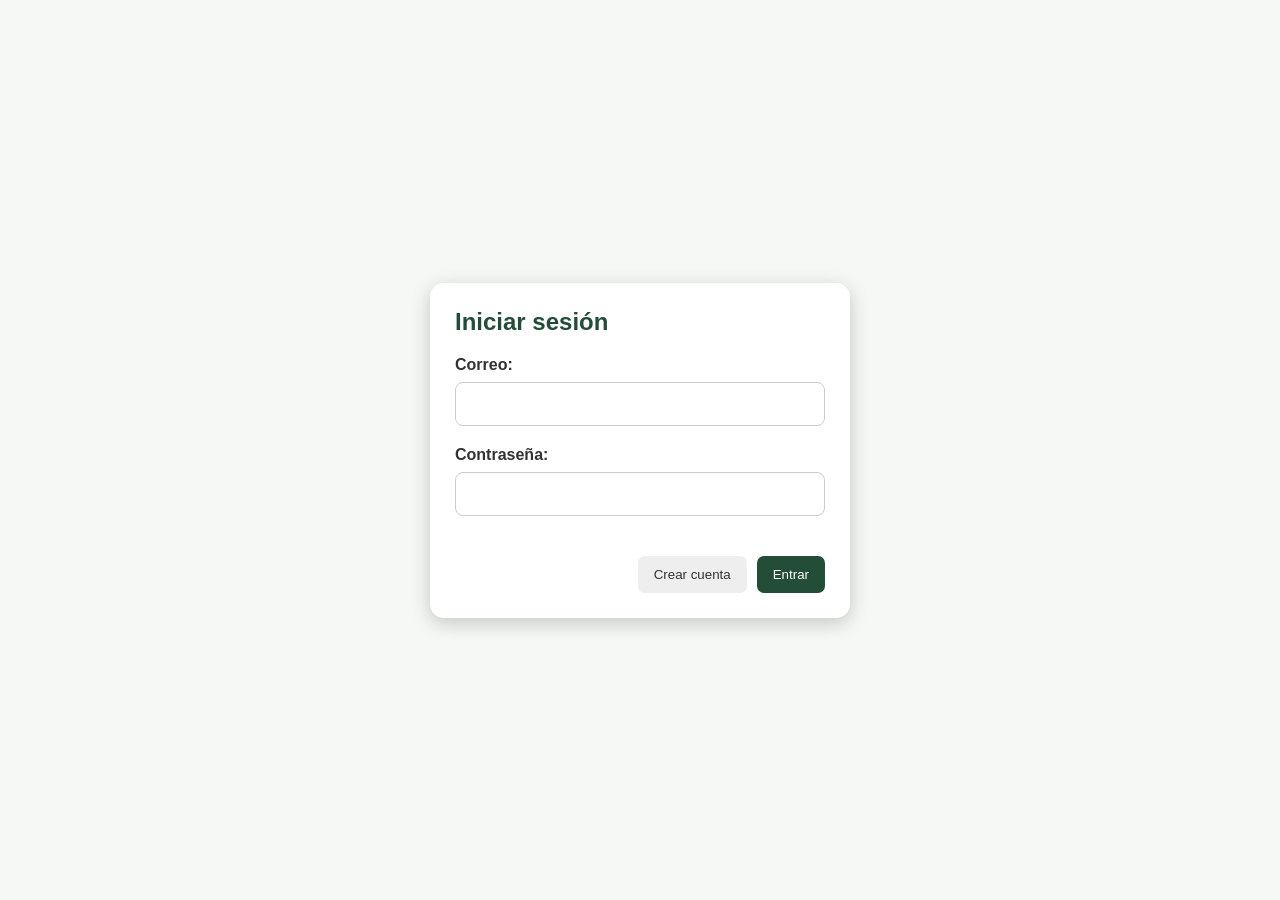
==== login.html @ 444dbab7 "Conecta login, calendario y Home con RiegoBackend - api.js: cliente compartido (token Bearer, errore" ====
<!DOCTYPE html>
<html lang="es">
<head>
    <meta charset="UTF-8">
    <meta name="viewport" content="width=device-width, initial-scale=1.0">

    <title>Iniciar sesión</title>

    <link rel="stylesheet" href="styles.css">

    <style>
        .pantalla-login {
            min-height: 100vh;
            display: flex;
            justify-content: center;
            align-items: center;
            padding: 16px;
        }

        .modal-contenido .oculto {
            display: none;
        }
    </style>
</head>

<body>

    <div class="pantalla-login">

        <form id="formLogin" class="modal-contenido">

            <div class="modal-encabezado">
                <h2 id="tituloLogin">Iniciar sesión</h2>
            </div>

            <div id="campoNombre" class="oculto">
                <label for="nombre">Nombre:</label>
                <input type="text" id="nombre" maxlength="100">
            </div>

            <label for="email">Correo:</label>
            <input type="email" id="email" required maxlength="150">

            <label for="password">Contraseña:</label>
            <input type="password" id="password" required>

            <p id="mensajeLogin"></p>

            <div class="modal-botones">

                <button id="cambiarModo" class="btn-cancelar" type="button">
                    Crear cuenta
                </button>

                <button id="enviarLogin" class="btn-guardar" type="submit">
                    Entrar
                </button>

            </div>

        </form>

    </div>


    <script src="api.js"></script>

    <script>

        const formLogin = document.getElementById("formLogin");
        const campoNombre = document.getElementById("campoNombre");
        const nombre = document.getElementById("nombre");
        const email = document.getElementById("email");
        const password = document.getElementById("password");
        const mensajeLogin = document.getElementById("mensajeLogin");
        const cambiarModo = document.getElementById("cambiarModo");

        let registrando = false;


        // ALTERNAR ENTRE INICIAR SESION Y CREAR CUENTA

        cambiarModo.addEventListener("click", function() {

            registrando = !registrando;

            campoNombre.classList.toggle("oculto", !registrando);
            nombre.required = registrando;

            document.getElementById("tituloLogin").textContent =
                registrando ? "Crear cuenta" : "Iniciar sesión";

            document.getElementById("enviarLogin").textContent =
                registrando ? "Registrarme" : "Entrar";

            cambiarModo.textContent =
                registrando ? "Ya tengo cuenta" : "Crear cuenta";

            mensajeLogin.textContent = "";

        });


        // ENVIAR FORMULARIO

        formLogin.addEventListener("submit", async function(evento) {

            evento.preventDefault();

            mensajeLogin.textContent = "";

            try {

                if (registrando) {

                    await api("/auth/register", {
                        method: "POST",
                        body: {
                            name: nombre.value,
                            email: email.value,
                            password: password.value
                        }
                    });

                }

                // El login de FastAPI usa formulario y llama "username" al correo.

                const sesion = await api("/auth/login", {
                    method: "POST",
                    form: {
                        username: email.value,
                        password: password.value
                    }
                });

                localStorage.setItem("token", sesion.access_token);

                location.href = "Home/home.html";

            } catch (error) {

                mensajeLogin.textContent = error.message;

            }

        });

    </script>

</body>
</html>
---- styles.css ----
/* =====================================
   CONFIGURACION GENERAL
===================================== */

* {
    margin: 0;
    padding: 0;
    box-sizing: border-box;
}

body {
    font-family: Arial, sans-serif;
    background-color: #f5f8f4;
    color: #333;
}


/* =====================================
   CONTENEDOR PRINCIPAL
===================================== */

.contenedor {
    display: flex;
    min-height: 100vh;
}


/* =====================================
   MENU LATERAL
===================================== */

.menu-lateral {
    width: 230px;
    background-color: #244d38;
    color: white;
    padding: 25px 15px;
    flex-shrink: 0;
}

.menu-lateral h2 {
    text-align: center;
    margin-bottom: 40px;
}

.menu-lateral nav {
    display: flex;
    flex-direction: column;
    gap: 12px;
}

.menu-lateral a {
    text-decoration: none;
    color: white;
    padding: 14px;
    border-radius: 8px;
    transition: 0.3s;
}

.menu-lateral a:hover,
.menu-lateral a.activo {
    background-color: #3d7553;
}


/* =====================================
   CONTENIDO PRINCIPAL
===================================== */

.contenido {
    flex: 1;
    padding: 30px;
    min-width: 0;
}


/* =====================================
   ENCABEZADO
===================================== */

.encabezado {
    display: flex;
    justify-content: space-between;
    align-items: center;
    margin-bottom: 35px;
}

.encabezado h1 {
    color: #244d38;
    font-size: 28px;
}

.perfil {
    width: 45px;
    height: 45px;
    background-color: #dcebdd;
    border-radius: 50%;
    display: flex;
    justify-content: center;
    align-items: center;
    font-size: 22px;
}


/* =====================================
   SECCION DEL CALENDARIO
===================================== */

.contenido-calendario {
    display: grid;
    grid-template-columns: 2fr 1fr;
    gap: 25px;
}

.calendario,
.proximos-riegos {
    background-color: white;
    padding: 25px;
    border-radius: 12px;
    box-shadow: 0 2px 10px rgba(0,0,0,0.08);
    min-height: 300px;
}

.calendario h2,
.proximos-riegos h2 {
    color: #244d38;
    margin-bottom: 20px;
}


/* =====================================
   ENCABEZADO DEL CALENDARIO
===================================== */

.calendario-encabezado {
    display: flex;
    justify-content: space-between;
    align-items: center;
    margin-bottom: 25px;
    flex-wrap: wrap;
    gap: 15px;
}

.calendario-encabezado h2 {
    margin-bottom: 0;
}

.navegacion-mes {
    display: flex;
    align-items: center;
    gap: 15px;
}

.navegacion-mes h3 {
    color: #244d38;
    min-width: 150px;
    text-align: center;
}

.navegacion-mes button {
    width: 35px;
    height: 35px;
    border: none;
    border-radius: 8px;
    background-color: #244d38;
    color: white;
    font-size: 20px;
    cursor: pointer;
    transition: 0.3s;
}

.navegacion-mes button:hover {
    background-color: #3d7553;
}


/* =====================================
   DIAS DE LA SEMANA
===================================== */

.dias-semana {
    display: grid;
    grid-template-columns: repeat(7, 1fr);
    gap: 8px;
    margin-bottom: 10px;
}

.dias-semana div {
    text-align: center;
    padding: 12px 5px;
    font-weight: bold;
    color: #244d38;
    background-color: #e8f1e8;
    border-radius: 6px;
}


/* =====================================
   CUADRICULA DEL CALENDARIO
===================================== */

.dias-calendario {
    display: grid;
    grid-template-columns: repeat(7, 1fr);
    gap: 8px;
}

.dia {
    min-height: 65px;
    display: flex;
    justify-content: center;
    align-items: center;
    border: 1px solid #e0e8df;
    border-radius: 8px;
    background-color: white;
    cursor: pointer;
    transition: 0.2s;
    position: relative;
}

.dia:hover {
    background-color: #e8f1e8;
    border-color: #3d7553;
}

.dia.vacio {
    border: none;
    background-color: transparent;
    cursor: default;
}

.dia.hoy {
    background-color: #dcebdd;
    border: 2px solid #3d7553;
    color: #244d38;
    font-weight: bold;
}


/* =====================================
   VENTANA EMERGENTE (MODAL)
===================================== */

.modal {
    display: none;
    position: fixed;
    z-index: 1000;
    inset: 0;
    background-color: rgba(0, 0, 0, 0.5);
    justify-content: center;
    align-items: center;
    padding: 15px;
}

.modal-contenido {
    background-color: white;
    width: 100%;
    max-width: 420px;
    padding: 25px;
    border-radius: 14px;
    box-shadow: 0 5px 20px rgba(0, 0, 0, 0.2);
}

.modal-encabezado {
    display: flex;
    justify-content: space-between;
    align-items: center;
    margin-bottom: 20px;
}

.modal-encabezado h2 {
    color: #244d38;
    margin-bottom: 0;
}

.cerrar-modal {
    border: none;
    background: none;
    font-size: 28px;
    cursor: pointer;
    color: #555;
}

.modal-contenido p {
    margin-bottom: 20px;
    color: #555;
}

.modal-contenido label {
    display: block;
    margin-bottom: 8px;
    font-weight: bold;
}

.modal-contenido input {
    width: 100%;
    padding: 12px;
    border: 1px solid #ccc;
    border-radius: 8px;
    font-size: 16px;
    margin-bottom: 20px;
}


/* =====================================
   BOTONES DEL MODAL
===================================== */

.modal-botones {
    display: flex;
    justify-content: flex-end;
    gap: 10px;
}

.modal-botones button {
    padding: 11px 16px;
    border: none;
    border-radius: 7px;
    cursor: pointer;
    transition: 0.3s;
}

.btn-cancelar {
    background-color: #eeeeee;
    color: #333;
}

.btn-cancelar:hover {
    background-color: #dddddd;
}

.btn-guardar {
    background-color: #244d38;
    color: white;
}

.btn-guardar:hover {
    background-color: #3d7553;
}


/* =====================================
   DIAS CON RIEGO PROGRAMADO
===================================== */

.dia.programado {
    background-color: #e1f1e3;
    border: 2px solid #3d7553;
    color: #244d38;
    font-weight: bold;
}

.dia.programado::after {
    content: "";
    width: 7px;
    height: 7px;
    background-color: #3d7553;
    border-radius: 50%;
    position: absolute;
    bottom: 6px;
}


/* =====================================
   LISTA DE PROXIMOS RIEGOS
===================================== */

.riego-item {
    padding: 12px;
    margin-bottom: 10px;
    background-color: #e8f1e8;
    border-radius: 8px;
    border-left: 4px solid #3d7553;
}

.riego-item strong {
    display: block;
    color: #244d38;
    margin-bottom: 5px;
}

.riego-item span {
    font-size: 13px;
    color: #555;
}


/* =====================================
   ADAPTACION A PANTALLAS PEQUEÑAS
===================================== */

@media (max-width: 600px) {

    .contenedor {
        flex-direction: column;
    }

    .menu-lateral {
        width: 100%;
    }

    .contenido-calendario {
        grid-template-columns: 1fr;
    }

    .contenido {
        padding: 15px;
    }

    .dia {
        min-height: 45px;
    }

    .dias-semana,
    .dias-calendario {
        gap: 4px;
    }

    .calendario-encabezado {
        flex-direction: column;
        align-items: flex-start;
    }

}
/* BOTON ELIMINAR RIEGO */

.btn-eliminar {
    background-color: #f8dddd;
    color: #a52a2a;
    padding: 11px 16px;
    border: none;
    border-radius: 7px;
    cursor: pointer;
    transition: 0.3s;
}

.btn-eliminar:hover {
    background-color: #edc2c2;
}

/* OCULTAR BOTON CUANDO NO EXISTE UN RIEGO */

.btn-eliminar.oculto {
    display: none;
}


/* =====================================
   RIEGOS DEL DIA (MODAL)
===================================== */

#riegosDelDia .riego-item {
    cursor: pointer;
}

#riegosDelDia .riego-item.seleccionado {
    background-color: #c9e2cc;
}
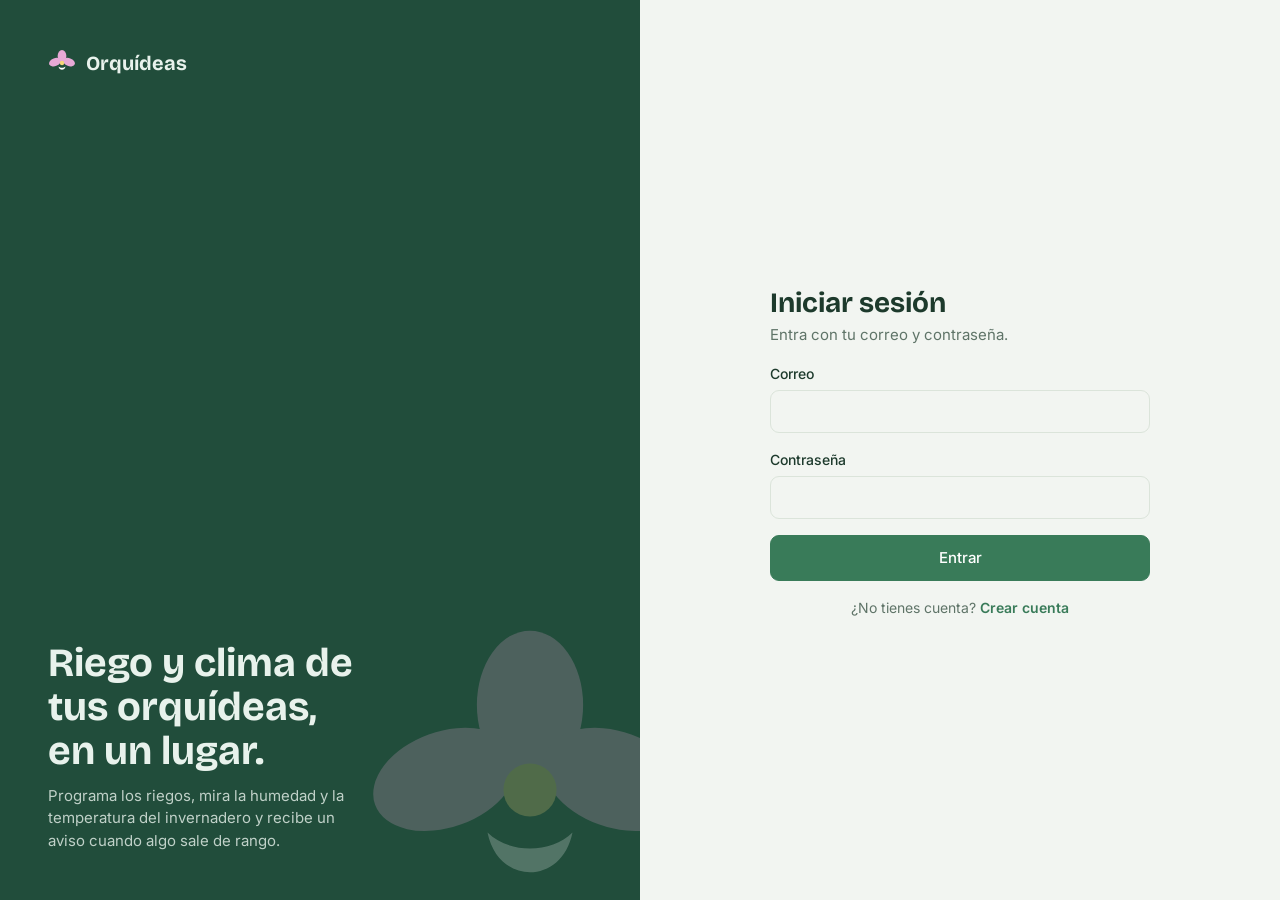
==== commit 0df80034: "104 rondas 1–2: marco visual del rediseño (T01–T07) Sistema visual en styles.css (paleta clara y osc" ====
--- a/login.html
+++ b/login.html
@@ -4,61 +4,209 @@
     <meta charset="UTF-8">
     <meta name="viewport" content="width=device-width, initial-scale=1.0">
 
-    <title>Iniciar sesión</title>
+    <title>Iniciar sesión - Orquídeas</title>
+
+    <!-- Tipografías del rediseño; sin red, las del sistema (spec 104 FR-1.c) -->
+    <link rel="preconnect" href="https://fonts.googleapis.com">
+    <link rel="preconnect" href="https://fonts.gstatic.com" crossorigin>
+    <link rel="stylesheet" href="https://fonts.googleapis.com/css2?family=Bricolage+Grotesque:wght@500;700&family=Inter:wght@400;500;600&display=swap">
 
     <link rel="stylesheet" href="styles.css">
 
+    <!-- Inicio de sesión en dos columnas (spec 104 FR-5) -->
     <style>
-        .pantalla-login {
+        .login {
             min-height: 100vh;
+            display: grid;
+            grid-template-columns: 1fr 1fr;
+        }
+
+        .login-art {
+            position: relative;
+            overflow: hidden;
             display: flex;
+            flex-direction: column;
+            justify-content: space-between;
+            gap: 32px;
+            padding: 48px;
+            background: var(--brand);
+            color: #e8f2ec; /* oscura en ambos temas, como la barra lateral */
+        }
+
+        .login-art .logo {
+            padding: 0;
+        }
+
+        .login-art .texto {
+            position: relative;
+            display: flex;
+            flex-direction: column;
+            gap: 12px;
+        }
+
+        .login-art h1 {
+            max-width: 12ch;
+            font-size: 40px;
+            line-height: 1.1;
+        }
+
+        .login-art p {
+            max-width: 36ch;
+            opacity: 0.8;
+        }
+
+        .login-art .flor {
+            position: absolute;
+            right: -60px;
+            bottom: -60px;
+            width: 340px;
+            height: 340px;
+            opacity: 0.22;
+        }
+
+        .login-form {
+            display: grid;
+            place-items: center;
+            padding: 32px 16px;
+        }
+
+        .login-form form {
+            width: min(380px, 100%);
+            display: flex;
+            flex-direction: column;
+            gap: 16px;
+        }
+
+        .login-form h2 {
+            font-size: 28px;
+        }
+
+        .login-form .sub {
+            color: var(--muted);
+        }
+
+        .login-form .btn.primary {
             justify-content: center;
-            align-items: center;
-            padding: 16px;
-        }
-
-        .modal-contenido .oculto {
+            padding: 11px;
+            font-size: 15px;
+        }
+
+        .login-form .mensaje {
+            color: var(--hot-fg);
+            font-size: 14px;
+        }
+
+        .login-form .mensaje:empty {
             display: none;
+        }
+
+        .login-form .swap {
+            text-align: center;
+            font-size: 14px;
+            color: var(--muted);
+        }
+
+        .login-form .swap button {
+            padding: 0;
+            border: 0;
+            background: none;
+            color: var(--brand-2);
+            font-weight: 600;
+            cursor: pointer;
+        }
+
+        /* Pantalla angosta: la presentación arriba del formulario (FR-5.d) */
+        @media (max-width: 720px) {
+            .login {
+                grid-template-columns: 1fr;
+            }
+
+            .login-art {
+                padding: 28px 16px;
+            }
+
+            .login-art h1 {
+                font-size: 28px;
+            }
+
+            .login-art .flor {
+                right: -40px;
+                bottom: -50px;
+                width: 200px;
+                height: 200px;
+            }
         }
     </style>
 </head>
 
 <body>
 
-    <div class="pantalla-login">
-
-        <form id="formLogin" class="modal-contenido">
-
-            <div class="modal-encabezado">
-                <h2 id="tituloLogin">Iniciar sesión</h2>
+    <div class="login">
+
+        <!-- PRESENTACION (FR-5.a) -->
+        <div class="login-art">
+
+            <div class="logo">
+                <svg width="28" height="28" viewBox="0 0 32 32" aria-hidden="true">
+                    <g id="flor">
+                        <g fill="#e7a9d6">
+                            <ellipse cx="16" cy="8" rx="5" ry="7"/>
+                            <ellipse cx="8" cy="15" rx="7" ry="4.5" transform="rotate(-20 8 15)"/>
+                            <ellipse cx="24" cy="15" rx="7" ry="4.5" transform="rotate(20 24 15)"/>
+                        </g>
+                        <path d="M12 20c1 5 7 5 8 0-2 2-6 2-8 0z" fill="#fff"/>
+                        <circle cx="16" cy="16" r="2.5" fill="#f6d77a"/>
+                    </g>
+                </svg>
+                <span>Orquídeas</span>
             </div>
 
-            <div id="campoNombre" class="oculto">
-                <label for="nombre">Nombre:</label>
-                <input type="text" id="nombre" maxlength="100">
+            <div class="texto">
+                <h1>Riego y clima de tus orquídeas, en un lugar.</h1>
+                <p>Programa los riegos, mira la humedad y la temperatura del invernadero y recibe un aviso cuando algo sale de rango.</p>
             </div>
 
-            <label for="email">Correo:</label>
-            <input type="email" id="email" required maxlength="150">
-
-            <label for="password">Contraseña:</label>
-            <input type="password" id="password" required>
-
-            <p id="mensajeLogin"></p>
-
-            <div class="modal-botones">
-
-                <button id="cambiarModo" class="btn-cancelar" type="button">
-                    Crear cuenta
-                </button>
-
-                <button id="enviarLogin" class="btn-guardar" type="submit">
-                    Entrar
-                </button>
-
-            </div>
-
-        </form>
+            <svg class="flor" viewBox="0 0 32 32" aria-hidden="true"><use href="#flor"/></svg>
+
+        </div>
+
+        <!-- FORMULARIO (FR-5.b, FR-5.c) -->
+        <div class="login-form">
+
+            <form id="formLogin">
+
+                <div>
+                    <h2 id="tituloLogin">Iniciar sesión</h2>
+                    <p id="subLogin" class="sub">Entra con tu correo y contraseña.</p>
+                </div>
+
+                <label class="field" id="campoNombre" hidden>
+                    Nombre
+                    <input type="text" id="nombre" maxlength="100" autocomplete="name">
+                </label>
+
+                <label class="field">
+                    Correo
+                    <input type="email" id="email" required maxlength="150" autocomplete="email">
+                </label>
+
+                <label class="field">
+                    Contraseña
+                    <input type="password" id="password" required autocomplete="current-password">
+                </label>
+
+                <p id="mensajeLogin" class="mensaje" role="alert"></p>
+
+                <button id="enviarLogin" class="btn primary" type="submit">Entrar</button>
+
+                <p class="swap">
+                    <span id="textoModo">¿No tienes cuenta?</span>
+                    <button id="cambiarModo" type="button">Crear cuenta</button>
+                </p>
+
+            </form>
+
+        </div>
 
     </div>
 
@@ -78,23 +226,32 @@
         let registrando = false;
 
 
-        // ALTERNAR ENTRE INICIAR SESION Y CREAR CUENTA
+        // ALTERNAR ENTRE INICIAR SESION Y CREAR CUENTA (spec 104 FR-5.b, FR-5.c)
 
         cambiarModo.addEventListener("click", function() {
 
             registrando = !registrando;
 
-            campoNombre.classList.toggle("oculto", !registrando);
+            campoNombre.hidden = !registrando;
             nombre.required = registrando;
+
+            password.autocomplete = registrando ? "new-password" : "current-password";
 
             document.getElementById("tituloLogin").textContent =
                 registrando ? "Crear cuenta" : "Iniciar sesión";
 
+            document.getElementById("subLogin").textContent = registrando
+                ? "Solo necesitas tu nombre, correo y una contraseña."
+                : "Entra con tu correo y contraseña.";
+
             document.getElementById("enviarLogin").textContent =
-                registrando ? "Registrarme" : "Entrar";
+                registrando ? "Crear cuenta" : "Entrar";
+
+            document.getElementById("textoModo").textContent =
+                registrando ? "¿Ya tienes cuenta?" : "¿No tienes cuenta?";
 
             cambiarModo.textContent =
-                registrando ? "Ya tengo cuenta" : "Crear cuenta";
+                registrando ? "Iniciar sesión" : "Crear cuenta";
 
             mensajeLogin.textContent = "";
 
--- a/styles.css
+++ b/styles.css
@@ -1,6 +1,65 @@
-
-/* =====================================
-   CONFIGURACION GENERAL
+/* =====================================
+   SISTEMA VISUAL DEL REDISEÑO (spec 104)
+   Valores tomados de docs/rediseno-maqueta.html. Cada color es una
+   variable: el tema oscuro solo cambia las variables (FR-1.b).
+===================================== */
+
+:root {
+    --bg: #f2f5f1;
+    --surface: #ffffff;
+    --sunken: #e9efe8;
+    --line: #dbe4da;
+    --fg: #1d3a2c;
+    --muted: #5f7468;
+    --brand: #214d3b;
+    --brand-2: #397b59;
+    --on-brand: #ffffff;
+    --orchid: #a8508f;
+    --orchid-soft: #e7a9d6;
+    --band: rgba(57, 123, 89, 0.12);
+    --scrim: rgba(16, 30, 22, 0.45);
+
+    /* Estados (FR-1.d): verde en rango, rojo alto, azul bajo, ámbar advertencia */
+    --ok-bg: #e0f0e4;   --ok-fg: #276744;
+    --hot-bg: #fde5df;  --hot-fg: #b5412d;
+    --cold-bg: #e1edfa; --cold-fg: #356a9c;
+    --warn-bg: #fff0d9; --warn-fg: #94590f;
+
+    /* Sin las fuentes de Google, la del sistema (FR-1.c) */
+    --font-display: "Bricolage Grotesque", "Segoe UI", system-ui, sans-serif;
+    --font-body: "Inter", system-ui, -apple-system, "Segoe UI", sans-serif;
+    --radius: 14px;
+}
+
+@media (prefers-color-scheme: dark) {
+    :root:not([data-theme="light"]) {
+        --bg: #101a15; --surface: #17241d; --sunken: #1d2d25; --line: #2a3d33;
+        --fg: #e3eee6; --muted: #93a99b;
+        --brand: #0d1611; --brand-2: #5aa57d; --on-brand: #0d1611; --orchid: #d886c2;
+        --band: rgba(90, 165, 125, 0.16); --scrim: rgba(0, 0, 0, 0.6);
+        --ok-bg: #1d3b2a;   --ok-fg: #8fd4a8;
+        --hot-bg: #42221c;  --hot-fg: #f3a08f;
+        --cold-bg: #1c2e42; --cold-fg: #9cc4ec;
+        --warn-bg: #3d2e14; --warn-fg: #f0c27a;
+        color-scheme: dark;
+    }
+}
+
+/* La misma paleta oscura a mano (revisiones en vivo, plan §5) */
+:root[data-theme="dark"] {
+    --bg: #101a15; --surface: #17241d; --sunken: #1d2d25; --line: #2a3d33;
+    --fg: #e3eee6; --muted: #93a99b;
+    --brand: #0d1611; --brand-2: #5aa57d; --on-brand: #0d1611; --orchid: #d886c2;
+    --band: rgba(90, 165, 125, 0.16); --scrim: rgba(0, 0, 0, 0.6);
+    --ok-bg: #1d3b2a;   --ok-fg: #8fd4a8;
+    --hot-bg: #42221c;  --hot-fg: #f3a08f;
+    --cold-bg: #1c2e42; --cold-fg: #9cc4ec;
+    --warn-bg: #3d2e14; --warn-fg: #f0c27a;
+    color-scheme: dark;
+}
+
+/* =====================================
+   BASE
 ===================================== */
 
 * {
@@ -10,97 +69,609 @@
 }
 
 body {
-    font-family: Arial, sans-serif;
-    background-color: #f5f8f4;
-    color: #333;
-}
-
-
-/* =====================================
-   CONTENEDOR PRINCIPAL
-===================================== */
-
-.contenedor {
+    background: var(--bg);
+    color: var(--fg);
+    font-family: var(--font-body);
+    font-size: 15px;
+    line-height: 1.5;
+}
+
+h1, h2, h3 {
+    font-family: var(--font-display);
+    text-wrap: balance;
+}
+
+button, input, select {
+    font: inherit;
+    color: inherit;
+}
+
+[hidden] {
+    display: none !important;
+}
+
+/* Foco del teclado siempre visible (FR-1.f) */
+:focus-visible {
+    outline: 2px solid var(--brand-2);
+    outline-offset: 2px;
+}
+
+/* =====================================
+   MARCO: BARRA LATERAL (FR-2)
+===================================== */
+
+.app {
     display: flex;
     min-height: 100vh;
 }
 
-
-/* =====================================
-   MENU LATERAL
-===================================== */
-
-.menu-lateral {
-    width: 230px;
-    background-color: #244d38;
-    color: white;
-    padding: 25px 15px;
+.sidebar {
+    width: 220px;
     flex-shrink: 0;
-}
-
-.menu-lateral h2 {
-    text-align: center;
-    margin-bottom: 40px;
-}
-
-.menu-lateral nav {
+    background: var(--brand);
+    color: #e8f2ec; /* la barra es oscura en ambos temas */
+    padding: 24px 14px;
     display: flex;
     flex-direction: column;
+    gap: 28px;
+    /* Fija a la ventana: "Cerrar sesión" queda a la vista en páginas largas */
+    position: sticky;
+    top: 0;
+    height: 100vh;
+    overflow-y: auto;
+}
+
+.logo {
+    display: flex;
+    align-items: center;
+    gap: 10px;
+    padding: 0 8px;
+    font-family: var(--font-display);
+    font-weight: 700;
+    font-size: 20px;
+}
+
+.logo svg {
+    flex-shrink: 0;
+}
+
+.sidebar nav {
+    display: flex;
+    flex-direction: column;
+    gap: 4px;
+}
+
+.sidebar a,
+.sidebar .salir {
+    color: inherit;
+    text-decoration: none;
+    padding: 10px 12px;
+    border-radius: 9px;
+    opacity: 0.8;
+    font-weight: 500;
+}
+
+.sidebar a:hover,
+.sidebar .salir:hover {
+    background: rgba(255, 255, 255, 0.08);
+    opacity: 1;
+}
+
+.sidebar a:focus-visible,
+.sidebar .salir:focus-visible {
+    outline-color: #ffffff;
+}
+
+.sidebar a.activo {
+    background: rgba(255, 255, 255, 0.14);
+    opacity: 1;
+    box-shadow: inset 3px 0 0 var(--orchid-soft);
+}
+
+.sidebar .salir {
+    margin-top: auto;
+    border: 0;
+    background: transparent;
+    text-align: left;
+    font-size: 13px;
+    cursor: pointer;
+}
+
+/* =====================================
+   MARCO: CONTENIDO Y ENCABEZADO (FR-3)
+===================================== */
+
+main {
+    flex: 1;
+    min-width: 0;
+    padding: 22px 16px 40px;
+}
+
+.wrap {
+    max-width: 1120px;
+    margin: 0 auto;
+    display: flex;
+    flex-direction: column;
+    gap: 20px;
+}
+
+.head {
+    display: flex;
+    flex-wrap: wrap;
+    align-items: center;
+    justify-content: space-between;
     gap: 12px;
 }
 
-.menu-lateral a {
+.head h1 {
+    font-size: 30px;
+}
+
+.head p {
+    margin-top: 2px;
+    color: var(--muted);
+    font-size: 14px;
+}
+
+.head-tools {
+    display: flex;
+    align-items: center;
+    gap: 10px;
+    position: relative;
+}
+
+.avatar {
+    width: 40px;
+    height: 40px;
+    border-radius: 50%;
+    background: var(--sunken);
+    display: grid;
+    place-items: center;
+    font-weight: 600;
+    color: var(--brand-2);
+}
+
+/* =====================================
+   COMPONENTES (FR-1.a)
+===================================== */
+
+.panel {
+    background: var(--surface);
+    border: 1px solid var(--line);
+    border-radius: var(--radius);
+    padding: 18px;
+    min-width: 0;
+}
+
+.panel-head {
+    display: flex;
+    justify-content: space-between;
+    align-items: baseline;
+    flex-wrap: wrap;
+    gap: 8px;
+    margin-bottom: 12px;
+}
+
+.panel h2 {
+    font-size: 17px;
+}
+
+.panel-head small,
+.panel-head a {
+    color: var(--muted);
+    font-size: 13px;
+}
+
+.panel-head a {
+    color: var(--brand-2);
+    font-weight: 500;
     text-decoration: none;
-    color: white;
-    padding: 14px;
+}
+
+/* Chips de estado: mismos colores en todas las páginas (FR-1.d) */
+.chip {
+    display: inline-flex;
+    align-items: center;
+    gap: 6px;
+    padding: 3px 10px;
+    border-radius: 99px;
+    font-size: 12px;
+    font-weight: 600;
+    white-space: nowrap;
+}
+
+.chip.dot::before {
+    content: "";
+    width: 7px;
+    height: 7px;
+    border-radius: 50%;
+    background: currentColor;
+}
+
+.chip.ok   { background: var(--ok-bg);   color: var(--ok-fg); }
+.chip.hot  { background: var(--hot-bg);  color: var(--hot-fg); }
+.chip.cold { background: var(--cold-bg); color: var(--cold-fg); }
+.chip.warn { background: var(--warn-bg); color: var(--warn-fg); }
+.chip.none { background: var(--sunken);  color: var(--muted); }
+
+.btn {
+    display: inline-flex;
+    align-items: center;
+    gap: 6px;
+    padding: 8px 14px;
+    border: 1px solid var(--line);
+    border-radius: 9px;
+    background: var(--surface);
+    font-size: 14px;
+    font-weight: 500;
+    text-decoration: none;
+    cursor: pointer;
+}
+
+.btn:hover {
+    background: var(--sunken);
+}
+
+.btn.primary {
+    background: var(--brand-2);
+    border-color: var(--brand-2);
+    color: var(--on-brand);
+}
+
+.btn.primary:hover {
+    filter: brightness(1.08);
+}
+
+.btn.danger {
+    color: var(--hot-fg);
+}
+
+.valor {
+    font-family: var(--font-display);
+    font-size: 36px;
+    font-weight: 700;
+    line-height: 1;
+    font-variant-numeric: tabular-nums;
+}
+
+.valor span {
+    margin-left: 2px;
+    font-size: 18px;
+    font-weight: 500;
+    color: var(--muted);
+}
+
+/* Tablas */
+.tabla {
+    max-height: 22rem;
+    overflow: auto;
+    border: 1px solid var(--line);
+    border-radius: 10px;
+}
+
+.tabla table {
+    width: 100%;
+    border-collapse: collapse;
+    font-size: 14px;
+    font-variant-numeric: tabular-nums;
+}
+
+.tabla th {
+    position: sticky;
+    top: 0;
+    padding: 10px 14px;
+    background: var(--sunken);
+    color: var(--muted);
+    text-align: left;
+    font-size: 12px;
+    font-weight: 600;
+    text-transform: uppercase;
+    letter-spacing: 0.05em;
+}
+
+.tabla td {
+    padding: 11px 14px;
+    border-top: 1px solid var(--line);
+    white-space: nowrap;
+}
+
+.tabla tbody tr:hover {
+    background: var(--sunken);
+}
+
+/* Ventanas y formularios */
+dialog {
+    width: min(440px, calc(100vw - 32px));
+    margin: auto;
+    padding: 0;
+    border: 0;
+    border-radius: 16px;
+    background: var(--surface);
+    color: var(--fg);
+    box-shadow: 0 20px 50px rgba(0, 0, 0, 0.25);
+}
+
+dialog::backdrop {
+    background: var(--scrim);
+}
+
+dialog form {
+    display: flex;
+    flex-direction: column;
+    gap: 14px;
+    padding: 22px;
+}
+
+.dlg-head {
+    display: flex;
+    justify-content: space-between;
+    align-items: start;
+    gap: 8px;
+}
+
+.dlg-head h2 {
+    font-size: 20px;
+}
+
+.dlg-head p {
+    color: var(--muted);
+    font-size: 14px;
+}
+
+.cerrar {
+    border: 0;
+    background: transparent;
+    color: var(--muted);
+    font-size: 24px;
+    line-height: 1;
+    cursor: pointer;
+}
+
+.field {
+    display: flex;
+    flex-direction: column;
+    gap: 6px;
+    font-size: 14px;
+    font-weight: 500;
+}
+
+.field input,
+.field select {
+    padding: 10px 12px;
+    border: 1px solid var(--line);
+    border-radius: 9px;
+    background: var(--bg);
+    font-weight: 400;
+}
+
+.dlg-foot {
+    display: flex;
+    flex-wrap: wrap;
+    justify-content: flex-end;
+    gap: 8px;
+}
+
+.dlg-foot .danger {
+    margin-right: auto;
+}
+
+.ayuda {
+    font-size: 12px;
+    color: var(--muted);
+}
+
+@media (prefers-reduced-motion: reduce) {
+    * {
+        transition: none !important;
+    }
+}
+
+/* =====================================
+   MARCO: CAMPANA Y LISTA DE AVISOS (spec 103, 104 FR-4)
+===================================== */
+
+.icon-btn {
+    position: relative;
+    width: 40px;
+    height: 40px;
+    border: 1px solid var(--line);
+    border-radius: 50%;
+    background: var(--surface);
+    display: grid;
+    place-items: center;
+    cursor: pointer;
+}
+
+.icon-btn .count {
+    position: absolute;
+    top: -4px;
+    right: -4px;
+    min-width: 18px;
+    height: 18px;
+    padding: 0 5px;
+    border-radius: 99px;
+    background: var(--orchid);
+    color: #ffffff;
+    font-size: 11px;
+    font-weight: 600;
+    display: grid;
+    place-items: center;
+}
+
+.avisos {
+    position: absolute;
+    top: 48px;
+    right: 0;
+    z-index: 20;
+    width: min(340px, calc(100vw - 32px));
+    max-height: 70vh;
+    overflow-y: auto;
+    border: 1px solid var(--line);
+    border-radius: var(--radius);
+    background: var(--surface);
+    box-shadow: 0 12px 32px rgba(0, 0, 0, 0.14);
+}
+
+.avisos header {
+    padding: 12px 16px;
+    border-bottom: 1px solid var(--line);
+    font-weight: 600;
+}
+
+.permiso-avisos:not(:empty),
+.mensaje-avisos {
+    padding: 10px 16px;
+    border-bottom: 1px solid var(--line);
+    font-size: 13px;
+    color: var(--muted);
+}
+
+.mensaje-avisos {
+    color: var(--hot-fg);
+}
+
+.boton-permiso {
+    padding: 6px 12px;
+    border: 0;
     border-radius: 8px;
-    transition: 0.3s;
-}
-
-.menu-lateral a:hover,
-.menu-lateral a.activo {
-    background-color: #3d7553;
-}
-
-
-/* =====================================
-   CONTENIDO PRINCIPAL
-===================================== */
-
-.contenido {
-    flex: 1;
-    padding: 30px;
-    min-width: 0;
-}
-
-
-/* =====================================
-   ENCABEZADO
-===================================== */
-
-.encabezado {
+    background: var(--brand-2);
+    color: var(--on-brand);
+    font-size: 13px;
+    cursor: pointer;
+}
+
+.lista-avisos {
+    list-style: none;
+}
+
+.sin-avisos {
+    padding: 14px 16px;
+    font-size: 13px;
+    color: var(--muted);
+}
+
+.avisos .aviso {
+    display: grid;
+    grid-template-columns: 8px 1fr;
+    gap: 4px 10px;
+    width: 100%;
+    padding: 12px 16px;
+    border: 0;
+    border-bottom: 1px solid var(--line);
+    background: none;
+    text-align: left;
+    font-size: 14px;
+}
+
+.avisos button.aviso {
+    cursor: pointer;
+}
+
+.avisos button.aviso:hover {
+    background: var(--sunken);
+}
+
+.avisos button.aviso:focus-visible {
+    outline-offset: -2px;
+}
+
+.avisos .pip {
+    width: 8px;
+    height: 8px;
+    margin-top: 6px;
+    border-radius: 50%;
+    background: var(--orchid);
+}
+
+.avisos .leido .pip {
+    background: transparent;
+}
+
+.avisos .tipo {
     display: flex;
     justify-content: space-between;
-    align-items: center;
-    margin-bottom: 35px;
-}
-
-.encabezado h1 {
-    color: #244d38;
-    font-size: 28px;
-}
-
-.perfil {
-    width: 45px;
-    height: 45px;
-    background-color: #dcebdd;
-    border-radius: 50%;
-    display: flex;
-    justify-content: center;
-    align-items: center;
-    font-size: 22px;
-}
-
+    gap: 8px;
+    font-size: 12px;
+    color: var(--muted);
+}
+
+.avisos .msg {
+    grid-column: 2;
+}
+
+.avisos .leido .msg {
+    color: var(--muted);
+}
+
+.avisos .nuevo {
+    color: var(--orchid);
+    font-weight: 600;
+}
+
+/* =====================================
+   MARCO EN PANTALLAS ANGOSTAS (FR-2.e)
+   La barra pasa a una franja sobre el contenido: logo y "Cerrar sesión"
+   arriba, los enlaces debajo con scroll propio (D4: salir siempre visible).
+===================================== */
+
+@media (max-width: 640px) {
+
+    .app {
+        flex-direction: column;
+    }
+
+    .sidebar {
+        position: static;
+        width: 100%;
+        height: auto;
+        overflow: visible;
+        flex-direction: row;
+        flex-wrap: wrap;
+        align-items: center;
+        justify-content: space-between;
+        gap: 8px;
+        padding: 12px 16px;
+    }
+
+    .logo {
+        padding: 0;
+        font-size: 18px;
+    }
+
+    .sidebar .salir {
+        margin-top: 0;
+        padding: 8px 10px;
+    }
+
+    .sidebar nav {
+        order: 3;
+        width: 100%;
+        flex-direction: row;
+        gap: 2px;
+        overflow-x: auto;
+    }
+
+    .sidebar a {
+        padding: 8px 10px;
+        font-size: 13px;
+        white-space: nowrap;
+    }
+
+    .sidebar a.activo {
+        box-shadow: inset 0 -2px 0 var(--orchid-soft);
+    }
+
+    .head h1 {
+        font-size: 24px;
+    }
+}
+
+
+/* =====================================
+   CONTENIDO DE ANTES (hasta 105)
+   El calendario conserva sus reglas, ya con las variables del sistema;
+   105 las reemplaza (plan D7).
+===================================== */
 
 /* =====================================
    SECCION DEL CALENDARIO
@@ -114,7 +685,7 @@
 
 .calendario,
 .proximos-riegos {
-    background-color: white;
+    background-color: var(--surface);
     padding: 25px;
     border-radius: 12px;
     box-shadow: 0 2px 10px rgba(0,0,0,0.08);
@@ -123,10 +694,9 @@
 
 .calendario h2,
 .proximos-riegos h2 {
-    color: #244d38;
+    color: var(--fg);
     margin-bottom: 20px;
 }
-
 
 /* =====================================
    ENCABEZADO DEL CALENDARIO
@@ -152,7 +722,7 @@
 }
 
 .navegacion-mes h3 {
-    color: #244d38;
+    color: var(--fg);
     min-width: 150px;
     text-align: center;
 }
@@ -162,17 +732,16 @@
     height: 35px;
     border: none;
     border-radius: 8px;
-    background-color: #244d38;
-    color: white;
+    background-color: var(--brand-2);
+    color: var(--on-brand);
     font-size: 20px;
     cursor: pointer;
     transition: 0.3s;
 }
 
 .navegacion-mes button:hover {
-    background-color: #3d7553;
-}
-
+    background-color: var(--brand-2);
+}
 
 /* =====================================
    DIAS DE LA SEMANA
@@ -189,11 +758,10 @@
     text-align: center;
     padding: 12px 5px;
     font-weight: bold;
-    color: #244d38;
-    background-color: #e8f1e8;
+    color: var(--fg);
+    background-color: var(--sunken);
     border-radius: 6px;
 }
-
 
 /* =====================================
    CUADRICULA DEL CALENDARIO
@@ -210,17 +778,17 @@
     display: flex;
     justify-content: center;
     align-items: center;
-    border: 1px solid #e0e8df;
+    border: 1px solid var(--line);
     border-radius: 8px;
-    background-color: white;
+    background-color: var(--surface);
     cursor: pointer;
     transition: 0.2s;
     position: relative;
 }
 
 .dia:hover {
-    background-color: #e8f1e8;
-    border-color: #3d7553;
+    background-color: var(--sunken);
+    border-color: var(--brand-2);
 }
 
 .dia.vacio {
@@ -230,12 +798,11 @@
 }
 
 .dia.hoy {
-    background-color: #dcebdd;
-    border: 2px solid #3d7553;
-    color: #244d38;
+    background-color: var(--sunken);
+    border: 2px solid var(--brand-2);
+    color: var(--fg);
     font-weight: bold;
 }
-
 
 /* =====================================
    VENTANA EMERGENTE (MODAL)
@@ -253,7 +820,7 @@
 }
 
 .modal-contenido {
-    background-color: white;
+    background-color: var(--surface);
     width: 100%;
     max-width: 420px;
     padding: 25px;
@@ -269,7 +836,7 @@
 }
 
 .modal-encabezado h2 {
-    color: #244d38;
+    color: var(--fg);
     margin-bottom: 0;
 }
 
@@ -278,12 +845,12 @@
     background: none;
     font-size: 28px;
     cursor: pointer;
-    color: #555;
+    color: var(--muted);
 }
 
 .modal-contenido p {
     margin-bottom: 20px;
-    color: #555;
+    color: var(--muted);
 }
 
 .modal-contenido label {
@@ -295,12 +862,11 @@
 .modal-contenido input {
     width: 100%;
     padding: 12px;
-    border: 1px solid #ccc;
+    border: 1px solid var(--line);
     border-radius: 8px;
     font-size: 16px;
     margin-bottom: 20px;
 }
-
 
 /* =====================================
    BOTONES DEL MODAL
@@ -321,32 +887,31 @@
 }
 
 .btn-cancelar {
-    background-color: #eeeeee;
-    color: #333;
+    background-color: var(--sunken);
+    color: var(--fg);
 }
 
 .btn-cancelar:hover {
-    background-color: #dddddd;
+    background-color: var(--sunken);
 }
 
 .btn-guardar {
-    background-color: #244d38;
-    color: white;
+    background-color: var(--brand-2);
+    color: var(--on-brand);
 }
 
 .btn-guardar:hover {
-    background-color: #3d7553;
-}
-
+    background-color: var(--brand-2);
+}
 
 /* =====================================
    DIAS CON RIEGO PROGRAMADO
 ===================================== */
 
 .dia.programado {
-    background-color: #e1f1e3;
-    border: 2px solid #3d7553;
-    color: #244d38;
+    background-color: var(--ok-bg);
+    border: 2px solid var(--brand-2);
+    color: var(--fg);
     font-weight: bold;
 }
 
@@ -354,13 +919,12 @@
     content: "";
     width: 7px;
     height: 7px;
-    background-color: #3d7553;
+    background-color: var(--brand-2);
     border-radius: 50%;
     position: absolute;
     bottom: 6px;
 }
 
-
 /* =====================================
    LISTA DE PROXIMOS RIEGOS
 ===================================== */
@@ -368,43 +932,30 @@
 .riego-item {
     padding: 12px;
     margin-bottom: 10px;
-    background-color: #e8f1e8;
+    background-color: var(--sunken);
     border-radius: 8px;
-    border-left: 4px solid #3d7553;
+    border-left: 4px solid var(--brand-2);
 }
 
 .riego-item strong {
     display: block;
-    color: #244d38;
+    color: var(--fg);
     margin-bottom: 5px;
 }
 
 .riego-item span {
     font-size: 13px;
-    color: #555;
-}
-
+    color: var(--muted);
+}
 
 /* =====================================
    ADAPTACION A PANTALLAS PEQUEÑAS
 ===================================== */
 
 @media (max-width: 600px) {
-
-    .contenedor {
-        flex-direction: column;
-    }
-
-    .menu-lateral {
-        width: 100%;
-    }
 
     .contenido-calendario {
         grid-template-columns: 1fr;
-    }
-
-    .contenido {
-        padding: 15px;
     }
 
     .dia {
@@ -425,8 +976,8 @@
 /* BOTON ELIMINAR RIEGO */
 
 .btn-eliminar {
-    background-color: #f8dddd;
-    color: #a52a2a;
+    background-color: var(--hot-bg);
+    color: var(--hot-fg);
     padding: 11px 16px;
     border: none;
     border-radius: 7px;
@@ -435,7 +986,7 @@
 }
 
 .btn-eliminar:hover {
-    background-color: #edc2c2;
+    background-color: var(--hot-bg);
 }
 
 /* OCULTAR BOTON CUANDO NO EXISTE UN RIEGO */
@@ -444,7 +995,6 @@
     display: none;
 }
 
-
 /* =====================================
    RIEGOS DEL DIA (MODAL)
 ===================================== */
@@ -454,5 +1004,5 @@
 }
 
 #riegosDelDia .riego-item.seleccionado {
-    background-color: #c9e2cc;
-}
+    background-color: var(--ok-bg);
+}
